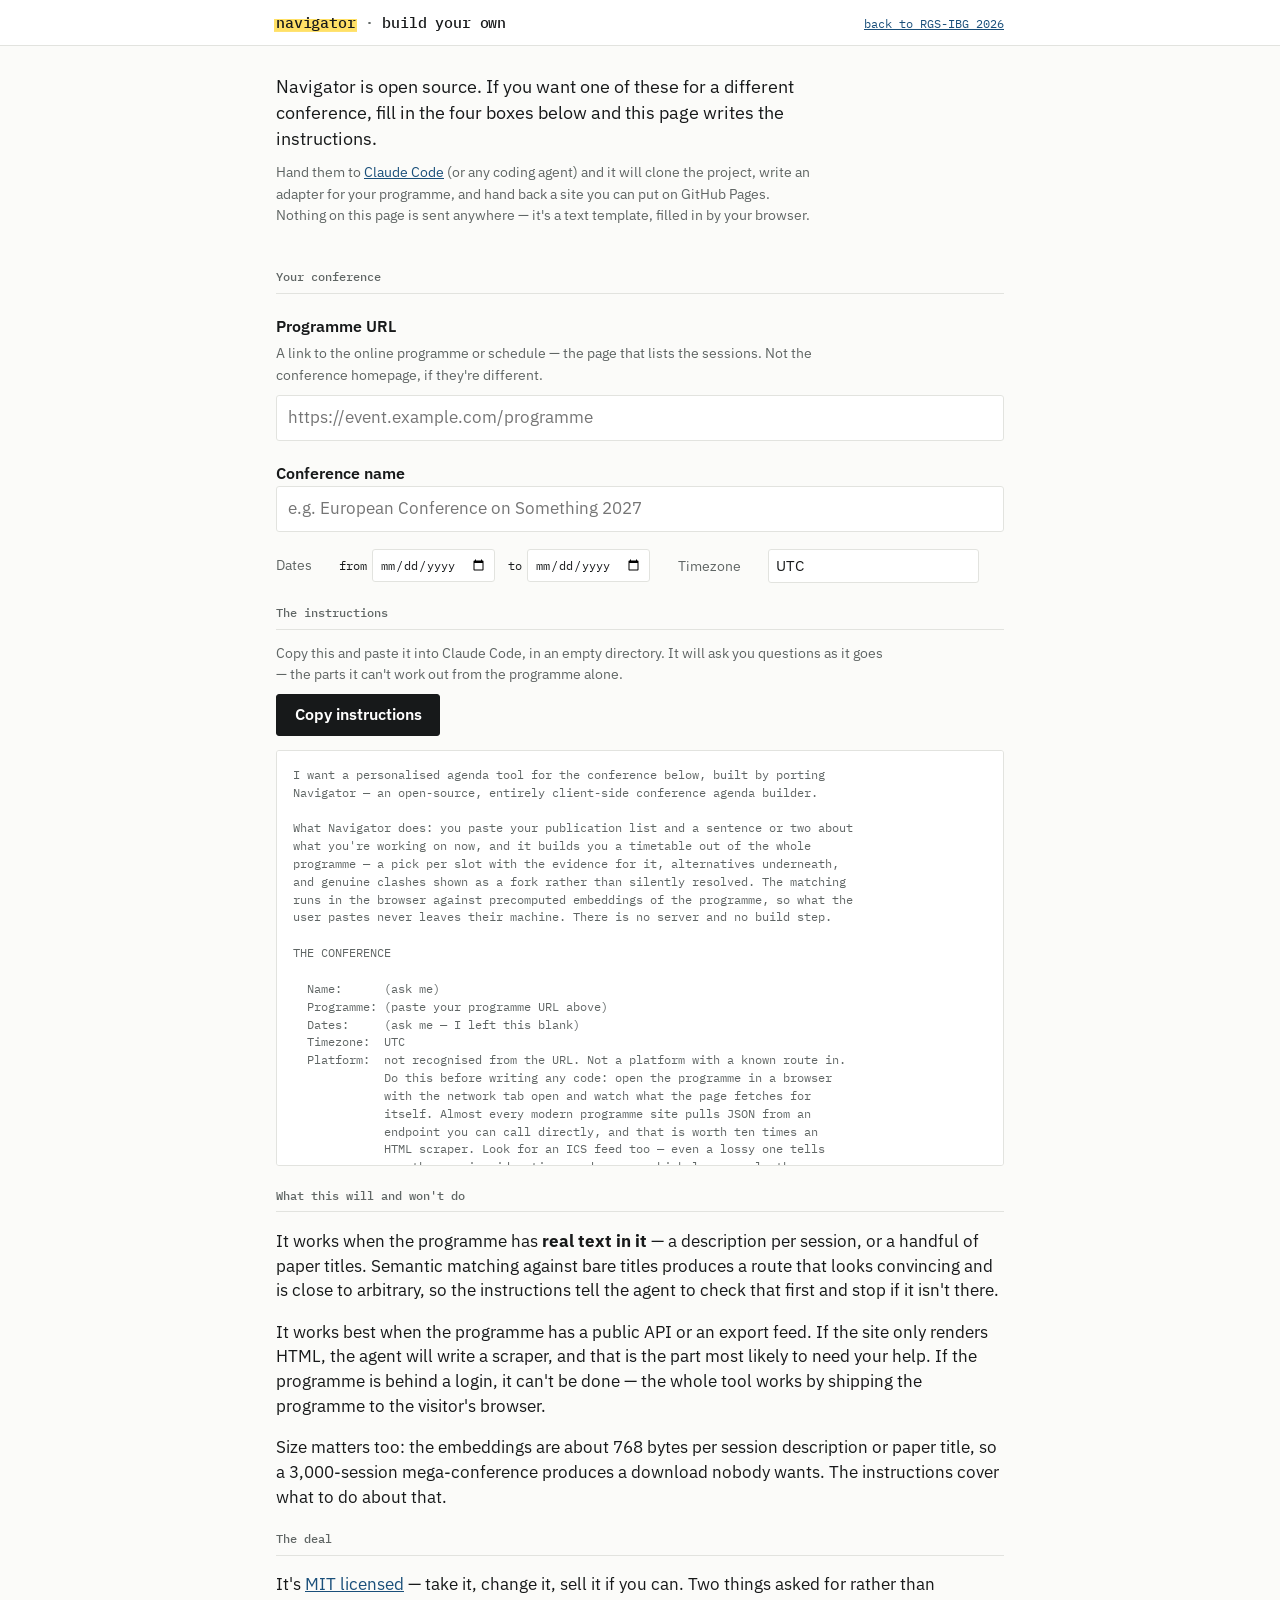
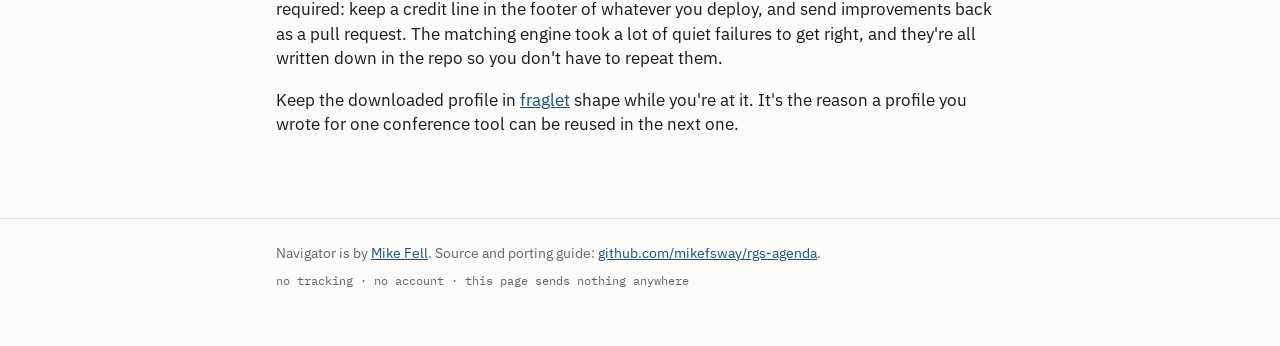
==== docs/build.html @ a0ead638 "Add a porting kit so this can be pointed at another conference MIT LICENSE (there wasn't one), PORTI" ====
<!DOCTYPE html>
<html lang="en-GB">
<head>
<meta charset="utf-8">
<meta name="viewport" content="width=device-width, initial-scale=1">
<title>Build one for your conference · Navigator</title>
<meta name="description" content="Navigator is open source. Paste your conference's programme URL and this page writes the instructions to port it — hand them to Claude Code and it does the work.">
<link rel="preconnect" href="https://fonts.googleapis.com">
<link rel="preconnect" href="https://fonts.gstatic.com" crossorigin>
<link href="https://fonts.googleapis.com/css2?family=IBM+Plex+Mono:wght@400;500&family=IBM+Plex+Sans:ital,wght@0,400;0,500;0,600;1,400&display=swap" rel="stylesheet">
<link rel="stylesheet" href="style.css">
<link rel="icon" href="data:image/svg+xml,<svg xmlns='http://www.w3.org/2000/svg' viewBox='0 0 32 32'><rect width='32' height='32' fill='%23fbfbf9'/><rect x='5' y='8' width='22' height='3' fill='%2317191a'/><rect x='4' y='15' width='24' height='8' fill='%23ffe066'/><rect x='5' y='17' width='16' height='3' fill='%2317191a'/></svg>">
</head>
<body>

<header class="topbar">
  <div class="wrap">
    <p class="wordmark"><span class="mark">navigator</span> <span class="dot">·</span> build your own</p>
    <span class="mono"><a href="./">back to RGS-IBG 2026</a></span>
  </div>
</header>

<div class="intro wrap">
  <p class="lede">Navigator is open source. If you want one of these for a different
  conference, fill in the four boxes below and this page writes the instructions.</p>
  <p class="privacy-note">Hand them to <a href="https://claude.com/claude-code" rel="noopener">Claude
  Code</a> (or any coding agent) and it will clone the project, write an adapter for your
  programme, and hand back a site you can put on GitHub Pages. Nothing on this page is
  sent anywhere — it's a text template, filled in by your browser.</p>
</div>

<main>
<section class="panel wrap" aria-labelledby="build-h">
  <h2 id="build-h">Your conference</h2>

  <label class="box-label" for="conf-url">Programme URL</label>
  <p class="hint">A link to the online programme or schedule — the page that lists the
  sessions. Not the conference homepage, if they're different.</p>
  <input id="conf-url" type="url" spellcheck="false" placeholder="https://event.example.com/programme">
  <p class="parse-note" id="platform-note" hidden></p>

  <label class="box-label" for="conf-name">Conference name</label>
  <input id="conf-name" type="text" spellcheck="false" placeholder="e.g. European Conference on Something 2027">

  <div class="controls">
    <fieldset>
      <legend>Dates</legend>
      <label class="mono">from <input id="conf-start" type="date"></label>
      <label class="mono">to <input id="conf-end" type="date"></label>
    </fieldset>
    <fieldset>
      <legend>Timezone</legend>
      <label><input id="conf-tz" type="text" spellcheck="false" placeholder="Europe/London"></label>
    </fieldset>
  </div>

  <h2 id="prompt-h">The instructions</h2>
  <p class="hint">Copy this and paste it into Claude Code, in an empty directory. It will
  ask you questions as it goes — the parts it can't work out from the programme alone.</p>

  <div class="actions">
    <button id="copy-btn" class="primary" type="button">Copy instructions</button>
    <span id="copy-status" role="status" aria-live="polite"></span>
  </div>

  <pre id="prompt-out" class="prompt-out" tabindex="0"></pre>

  <h2 id="honest-h">What this will and won't do</h2>
  <p>It works when the programme has <strong>real text in it</strong> — a description per
  session, or a handful of paper titles. Semantic matching against bare titles produces a
  route that looks convincing and is close to arbitrary, so the instructions tell the agent
  to check that first and stop if it isn't there.</p>
  <p>It works best when the programme has a public API or an export feed. If the site only
  renders HTML, the agent will write a scraper, and that is the part most likely to need
  your help. If the programme is behind a login, it can't be done — the whole tool works by
  shipping the programme to the visitor's browser.</p>
  <p>Size matters too: the embeddings are about 768 bytes per session description or paper
  title, so a 3,000-session mega-conference produces a download nobody wants. The
  instructions cover what to do about that.</p>

  <h2 id="credit-h">The deal</h2>
  <p>It's <a href="https://github.com/mikefsway/rgs-agenda/blob/master/LICENSE" rel="noopener">MIT
  licensed</a> — take it, change it, sell it if you can. Two things asked for rather than
  required: keep a credit line in the footer of whatever you deploy, and send improvements
  back as a pull request. The matching engine took a lot of quiet failures to get right, and
  they're all written down in the repo so you don't have to repeat them.</p>
  <p>Keep the downloaded profile in <a href="https://fraglet.org" rel="noopener">fraglet</a>
  shape while you're at it. It's the reason a profile you wrote for one conference tool can
  be reused in the next one.</p>
</section>
</main>

<footer>
  <div class="wrap">
    <p>Navigator is by <a href="https://github.com/mikefsway" rel="noopener">Mike Fell</a>.
    Source and porting guide: <a href="https://github.com/mikefsway/rgs-agenda" rel="noopener">github.com/mikefsway/rgs-agenda</a>.</p>
    <p class="mono">no tracking · no account · this page sends nothing anywhere</p>
  </div>
</footer>

<script type="module" src="build.js"></script>
</body>
</html>
---- docs/style.css ----
/* Navigator — a conference timetable, marked up.
 *
 * Two rules hold the look together:
 *   1. Yellow means "this is the one" — the pick you're going to, the day you're
 *      reading, the tab you're on. It appears nowhere else, so it's scannable.
 *      A pinned pick gets the full highlighter; the tool's own suggestion gets a
 *      thin stroke under it. That difference is the whole distinction between
 *      "we reckon" and "you decided".
 *   2. Times live in a gutter down the left. The route is a timetable, and a
 *      timetable is read by running your eye down the clock.
 */

:root {
  --paper: #fbfbf9;
  --card: #ffffff;
  --ink: #17191a;
  --ink-2: #5f6564;
  --rule: #e2e3df;
  --rule-2: #f0f0ec;
  --mark: #ffe066;          /* highlighter */
  --mark-soft: #ffefaa;
  --link: #1a4f7a;
  --maxw: 48rem;
  --gutter: 4.75rem;
}

* { box-sizing: border-box; }

body {
  margin: 0;
  background: var(--paper);
  color: var(--ink);
  font-family: "IBM Plex Sans", system-ui, sans-serif;
  font-size: 1.0313rem;
  line-height: 1.5;
  -webkit-text-size-adjust: 100%;
}

.mono { font-family: "IBM Plex Mono", ui-monospace, monospace; font-size: 0.78rem; }

a { color: var(--link); }
:focus-visible { outline: 2px solid var(--link); outline-offset: 2px; }

.wrap { max-width: var(--maxw); margin: 0 auto; padding: 0 1.25rem; }

/* ---- title bar ---- */
.topbar { border-bottom: 1px solid var(--rule); background: var(--card); }
.topbar .wrap {
  display: flex; justify-content: space-between; align-items: baseline;
  gap: 1rem; padding-top: 0.7rem; padding-bottom: 0.7rem;
}
.wordmark {
  font-family: "IBM Plex Mono", ui-monospace, monospace;
  font-size: 0.95rem; font-weight: 500; margin: 0;
  letter-spacing: -0.01em;
}
.wordmark .dot { color: var(--ink-2); }
/* mono metrics sit differently in the line box than the sans the mark was
   tuned for, so the band needs its own numbers here */
.wordmark .mark { background-size: 100% 0.85em; background-position: 0 0.42em; }
.topbar .mono { color: var(--ink-2); text-align: right; }

/* ---- intro ---- */
.intro { padding-top: 1.75rem; padding-bottom: 0.25rem; }
.intro p { margin: 0 0 0.6rem; max-width: 34rem; }
.intro .lede { font-size: 1.15rem; line-height: 1.4; }
.intro .privacy-note { color: var(--ink-2); font-size: 0.9rem; }

/* ---- the form ---- */
.panel { padding-top: 0.5rem; padding-bottom: 1rem; }
.panel h2 {
  font-size: 0.78rem; font-weight: 500;
  font-family: "IBM Plex Mono", ui-monospace, monospace;
  color: var(--ink-2);
  margin: 1.25rem 0 0.75rem;
  padding-bottom: 0.4rem;
  border-bottom: 1px solid var(--rule);
}
.hint { color: var(--ink-2); font-size: 0.9rem; margin: 0.2rem 0 0.6rem; max-width: 38rem; }

.box-label { display: block; font-weight: 600; font-size: 0.98rem; margin-top: 1.35rem; }
.panel > .hint:first-of-type + .box-label { margin-top: 0.5rem; }

textarea, input[type="search"], input[type="url"], input[type="text"] {
  width: 100%;
  font: inherit; color: inherit;
  padding: 0.6rem 0.7rem;
  border: 1px solid var(--rule);
  border-radius: 3px;
  background: var(--card);
  resize: vertical;
}
textarea:hover, input[type="search"]:hover,
input[type="url"]:hover, input[type="text"]:hover { border-color: #cfd1cc; }
/* Inside a fieldset the inputs sit on one line with their labels, so the
   full-width rule above has to be undone rather than never applied — the
   fieldsets on the main form hold checkboxes, which don't take it. */
fieldset input[type="text"], input[type="date"] {
  width: auto;
  font: inherit; color: inherit;
  padding: 0.3rem 0.45rem;
  border: 1px solid var(--rule); border-radius: 3px; background: var(--card);
}

.parse-note {
  color: var(--ink-2); font-size: 0.85rem;
  margin: 0.45rem 0 0; padding: 0.5rem 0.7rem;
  background: var(--card); border: 1px solid var(--rule); border-radius: 3px;
}
.parse-note strong { color: var(--ink); }
.parse-note summary { cursor: pointer; color: var(--link); margin-top: 0.35rem; }
.parsed-list { margin: 0.4rem 0 0; padding-left: 1.3rem; max-height: 13rem; overflow-y: auto; }
.parsed-list li { margin: 0.15rem 0; }

.controls { display: flex; flex-wrap: wrap; gap: 0.75rem 1.75rem; margin: 1.1rem 0 1.2rem; }
fieldset { border: 0; padding: 0; margin: 0; display: flex; gap: 0.85rem; flex-wrap: wrap; align-items: baseline; }
legend { float: left; padding: 0; margin-right: 0.85rem; color: var(--ink-2); font-size: 0.85rem; }
fieldset label { display: inline-flex; align-items: center; gap: 0.3rem; font-size: 0.94rem; }
input[type="checkbox"], input[type="radio"] { accent-color: var(--ink); width: 1rem; height: 1rem; }

.actions { display: flex; align-items: center; gap: 0.9rem; flex-wrap: wrap; }
button.primary {
  font: inherit; font-weight: 600; font-size: 0.98rem;
  color: var(--card); background: var(--ink);
  border: 1px solid var(--ink); border-radius: 3px;
  padding: 0.5rem 1.1rem; cursor: pointer;
}
button.primary:hover { background: #000; }
button.primary:disabled { background: var(--ink-2); border-color: var(--ink-2); cursor: wait; }
button.ghost {
  font: inherit; font-size: 0.88rem;
  background: var(--card); border: 1px solid var(--rule); border-radius: 3px;
  color: var(--ink); padding: 0.35rem 0.7rem; cursor: pointer;
}
button.ghost:hover { border-color: var(--ink); }
#status { color: var(--ink-2); font-size: 0.85rem; }
.fraglet-row { margin-top: 1rem; display: flex; align-items: center; gap: 0.7rem; flex-wrap: wrap; }
.fraglet-row .hint { margin: 0; }

/* The ticking count in #status is the real "it's working" signal; this just stops
   a momentarily static line from reading as a hang. */
body.working #status::before {
  content: "";
  display: inline-block;
  width: 0.45rem; height: 0.45rem;
  margin-right: 0.45rem;
  border-radius: 50%;
  background: var(--ink);
  animation: working-pulse 1.1s ease-in-out infinite;
}
@keyframes working-pulse {
  0%, 100% { opacity: 1; }
  50% { opacity: 0.2; }
}
@media (prefers-reduced-motion: reduce) {
  body.working #status::before { animation: none; }
}

/* ---- the mark ----
   One device, two weights: a full highlighter for what you chose, a stroke for
   what the tool suggests. box-decoration-break makes it survive a line wrap. */
.mark, .mark-soft {
  background-repeat: no-repeat;
  background-size: 100% 0.62em;
  background-position: 0 0.72em;
  padding: 0 0.12em;
  margin: 0 -0.12em;
  -webkit-box-decoration-break: clone;
  box-decoration-break: clone;
}
.mark { background-image: linear-gradient(var(--mark), var(--mark)); }
.mark-soft { background-image: linear-gradient(var(--mark-soft), var(--mark-soft)); }

/* ---- view tabs ---- */
.view-tabs {
  display: flex; gap: 0.25rem; flex-wrap: wrap;
  margin: 1.5rem 0 0; border-bottom: 1px solid var(--rule);
}
.view-tabs button {
  font: inherit; font-size: 0.94rem;
  border: 0; background: none; color: var(--ink-2);
  padding: 0.4rem 0.6rem 0.5rem; cursor: pointer;
}
.view-tabs button:hover { color: var(--ink); }
.view-tabs button[aria-selected="true"] {
  color: var(--ink); font-weight: 600;
  box-shadow: inset 0 -0.4em 0 var(--mark);
}
.view { padding-top: 1rem; }

.restored-note { color: var(--ink-2); margin: 1rem 0 0; }

.route-actions {
  display: flex; justify-content: space-between; align-items: center;
  gap: 0.75rem; flex-wrap: wrap; margin-bottom: 0.5rem;
}

/* ---- day jump ---- */
.day-tabs { display: flex; gap: 0.4rem; flex-wrap: wrap; }
.day-tabs button {
  font: inherit; font-size: 0.88rem;
  border: 1px solid var(--rule); border-radius: 3px;
  background: var(--card); color: var(--ink-2);
  padding: 0.28rem 0.6rem; cursor: pointer;
}
.day-tabs button:hover { color: var(--ink); border-color: var(--ink); }
.day-tabs button[aria-selected="true"] {
  color: var(--ink); border-color: var(--ink);
  box-shadow: inset 0 -0.5em 0 var(--mark);
}

/* ---- overview ---- */
.overview-card {
  margin: 1.25rem 0 0; padding: 0.9rem 1rem;
  background: var(--card); border: 1px solid var(--rule); border-radius: 3px;
  font-size: 0.97rem;
}
.overview-card h3 { margin: 0 0 0.5rem; font-size: 0.95rem; }
.overview-card ol { margin: 0; padding-left: 1.2rem; }
.overview-card li { margin: 0.25rem 0; }
.overview-card .mono { color: var(--ink-2); white-space: nowrap; }
.goals-nudge { margin: 0.8rem 0 0; padding-top: 0.6rem; border-top: 1px solid var(--rule); font-size: 0.9rem; }

/* ---- the route ---- */
.day-block { margin: 2rem 0 0; }
.day-heading {
  font-size: 1.1rem; font-weight: 600; margin: 0 0 0.25rem;
  padding-bottom: 0.35rem; border-bottom: 1px solid var(--ink);
}

.slot { display: grid; grid-template-columns: var(--gutter) 1fr; padding: 1.1rem 0 0; }
.slot-when {
  font-family: "IBM Plex Mono", ui-monospace, monospace;
  font-size: 0.78rem; font-variant-numeric: tabular-nums;
  color: var(--ink-2); line-height: 1.35; padding-top: 0.15rem;
}
.slot-when b { display: block; font-weight: 500; color: var(--ink); font-size: 0.86rem; }
.slot-when .parallel { display: block; margin-top: 0.35rem; font-size: 0.7rem; }
.slot-body { border-left: 1px solid var(--rule); padding: 0 0 1.1rem 1.25rem; min-width: 0; }
.slot:last-child .slot-body { padding-bottom: 0.4rem; }

.pick { min-width: 0; }
.pick h4 { margin: 0 0 0.25rem; font-size: 1rem; font-weight: 600; line-height: 1.35; }
.pick .meta { display: block; color: var(--ink-2); margin-bottom: 0.45rem; }
.tagline {
  font-family: "IBM Plex Mono", ui-monospace, monospace;
  font-size: 0.7rem; color: var(--ink-2); display: block; margin-bottom: 0.2rem;
}
.match-bar { height: 3px; background: var(--rule-2); margin: 0.2rem 0 0.7rem; max-width: 8rem; border-radius: 2px; }
.match-bar span { display: block; height: 100%; background: #adb2ae; border-radius: 2px; }

.evidence { margin: 0.3rem 0 0; padding: 0; list-style: none; font-size: 0.9rem; }
.evidence li { margin: 0.25rem 0; color: var(--ink-2); }
.evidence .why { color: var(--ink); }
.evidence .q { font-style: italic; }

/* a clash is two candidates, neither decided — so neither is marked */
.clash-note { font-size: 0.9rem; color: var(--ink-2); margin: 0 0 0.7rem; }
.fork { display: grid; gap: 1.1rem; }
.fork .pick { padding-left: 0.9rem; border-left: 2px solid var(--rule); }

.weak-slot { color: var(--ink-2); font-size: 0.92rem; }
.weak-slot .pick-inline { color: var(--ink); }

details.alts { margin: 0.7rem 0 0; }
details.alts > summary { cursor: pointer; font-size: 0.88rem; color: var(--link); }
details.alts .pick { margin: 0.8rem 0 0; padding-left: 0.9rem; border-left: 1px solid var(--rule-2); }

/* ---- session contents ---- */
details.contents { margin: 0.5rem 0 0; font-size: 0.9rem; }
details.contents > summary { cursor: pointer; color: var(--ink-2); }
details.contents > summary:hover { color: var(--ink); }
.sess-desc { color: var(--ink-2); margin: 0.5rem 0; white-space: pre-line; }
.sess-papers { margin: 0.4rem 0; padding-left: 1.3rem; }
.sess-papers li { margin: 0.25rem 0; }
.sess-papers .aff { color: var(--ink-2); display: block; font-size: 0.72rem; }
.sess-link { margin: 0.4rem 0 0.2rem; }

/* ---- pin / dismiss ---- */
.pick-controls { margin-top: 0.6rem; display: flex; align-items: center; gap: 0.9rem; flex-wrap: wrap; }
button.mini {
  font: inherit; font-size: 0.82rem;
  background: none; border: 0; padding: 0; cursor: pointer;
  color: var(--ink-2); text-decoration: underline; text-underline-offset: 2px;
}
button.mini:hover { color: var(--ink); }
.pin-chip { font-size: 0.7rem; color: var(--ink-2); }
.hidden-note { color: var(--ink-2); font-size: 0.82rem; margin-top: 0.6rem; }

/* ---- now / next ---- */
.now-chip {
  display: inline-block;
  font-family: "IBM Plex Mono", ui-monospace, monospace;
  font-size: 0.7rem; color: var(--ink);
  box-shadow: inset 0 -0.5em 0 var(--mark);
  margin-bottom: 0.35rem;
}
.now-chip.next { box-shadow: inset 0 -0.5em 0 var(--mark-soft); }

/* ---- papers, institutions ---- */
.papers-card, .people-card { margin: 0 0 1.75rem; }
.papers-card h3, .people-card h3 { margin: 0 0 0.3rem; font-size: 1rem; }
.paper-list, .inst-list, .group-list { margin: 0; padding-left: 1.4rem; }
.paper-list li, .inst-list li, .group-list li { margin: 0 0 1rem; }
.paper-title { font-weight: 600; line-height: 1.35; }
/* Long session titles set in mono turn this line into a wall; only the time,
   which is scanned rather than read, keeps the monospace. */
.paper-where { font-size: 0.86rem; color: var(--ink-2); margin-top: 0.2rem; }
.paper-why { font-size: 0.86rem; color: var(--ink-2); margin-top: 0.25rem; }
.paper-why .q { font-style: italic; }
.paper-flag { display: inline-block; margin-top: 0.35rem; font-size: 0.78rem; color: var(--ink-2); }
.paper-flag.catch { color: var(--ink); box-shadow: inset 0 -0.5em 0 var(--mark); }

.inst-head { display: flex; justify-content: space-between; gap: 0.75rem; align-items: baseline; flex-wrap: wrap; }
.inst-head .mono { color: var(--ink-2); }
.inst-papers { margin: 0.3rem 0 0; padding-left: 1.1rem; font-size: 0.9rem; color: var(--ink-2); }
.inst-papers li { margin: 0.15rem 0; }
.inst-papers .mono { white-space: nowrap; }
.mini-session { font-size: 0.9rem; margin-top: 0.3rem; }
.mini-session .mono { color: var(--ink-2); display: block; }

/* ---- lookup ---- */
.lookup-hit { padding: 0.9rem 0; border-top: 1px solid var(--rule); }
.lookup-hit h4 { margin: 0 0 0.15rem; font-size: 1rem; line-height: 1.35; }
.lookup-hit > .mono { color: var(--ink-2); }
.lookup-rank { font-size: 0.92rem; margin: 0.4rem 0 0.3rem; }

footer { border-top: 1px solid var(--rule); margin-top: 3rem; }
footer .wrap { padding-top: 1.5rem; padding-bottom: 3rem; color: var(--ink-2); font-size: 0.86rem; }
footer p { margin: 0 0 0.5rem; max-width: 38rem; }

.visually-hidden {
  position: absolute; width: 1px; height: 1px;
  clip-path: inset(50%); overflow: hidden; white-space: nowrap;
}

/* ---- build.html: the generated prompt ----
   Deliberately not styled as a hero. It is a wall of instructions for a
   machine, and the page reads better if it looks like one — boxed, scrollable,
   and not competing with the prose around it for attention. No yellow: nothing
   here has been chosen. */
.prompt-out {
  font-family: "IBM Plex Mono", ui-monospace, monospace;
  font-size: 0.72rem; line-height: 1.55;
  white-space: pre-wrap; word-break: break-word;
  margin: 0.9rem 0 0; padding: 0.9rem 1rem;
  max-height: 26rem; overflow-y: auto;
  background: var(--card); border: 1px solid var(--rule); border-radius: 3px;
  color: var(--ink-2);
}
#copy-status { color: var(--ink-2); font-size: 0.85rem; }

/* The one line on the main page that points at build.html. It sits under a
   charted route, which is the only moment someone has seen what the thing
   actually does. */
.build-yours {
  margin: 2.5rem 0 0; padding-top: 0.9rem;
  border-top: 1px solid var(--rule);
  color: var(--ink-2); font-size: 0.9rem;
}

@media (max-width: 560px) {
  :root { --gutter: 3.6rem; }
  body { font-size: 1rem; }
  .slot-body { padding-left: 0.9rem; }
  .slot-when .parallel { display: none; }
}

/* ---- print: the route, and only the route ----
   People still print conference agendas. Inputs, tabs, buttons and the papers/
   institutions views make no sense on paper; the picks with their times and
   rooms do. */
@media print {
  body { background: #fff; font-size: 10pt; }
  /* The topbar stays: a printed page needs to say what it is and which
     conference. The lede is for people deciding whether to use the tool. */
  .topbar { border-bottom: 1px solid #999; }
  .intro, .panel, footer,
  .view-tabs, .route-actions, #view-papers, #view-people, #view-lookup,
  .pick-controls, .hidden-note, details.alts, details.contents, .build-yours,
  .match-bar, #restored-note, .tagline { display: none !important; }
  #view-route[hidden], #results[hidden] { display: block !important; }
  .slot { padding-top: 0.5rem; break-inside: avoid; }
  .slot-body { padding-bottom: 0.5rem; }
  .day-heading { break-after: avoid; }
  .mark, .mark-soft { background: none; }
  .pick h4 { text-decoration: underline; text-underline-offset: 2px; }
  a { color: inherit; text-decoration: none; }
}
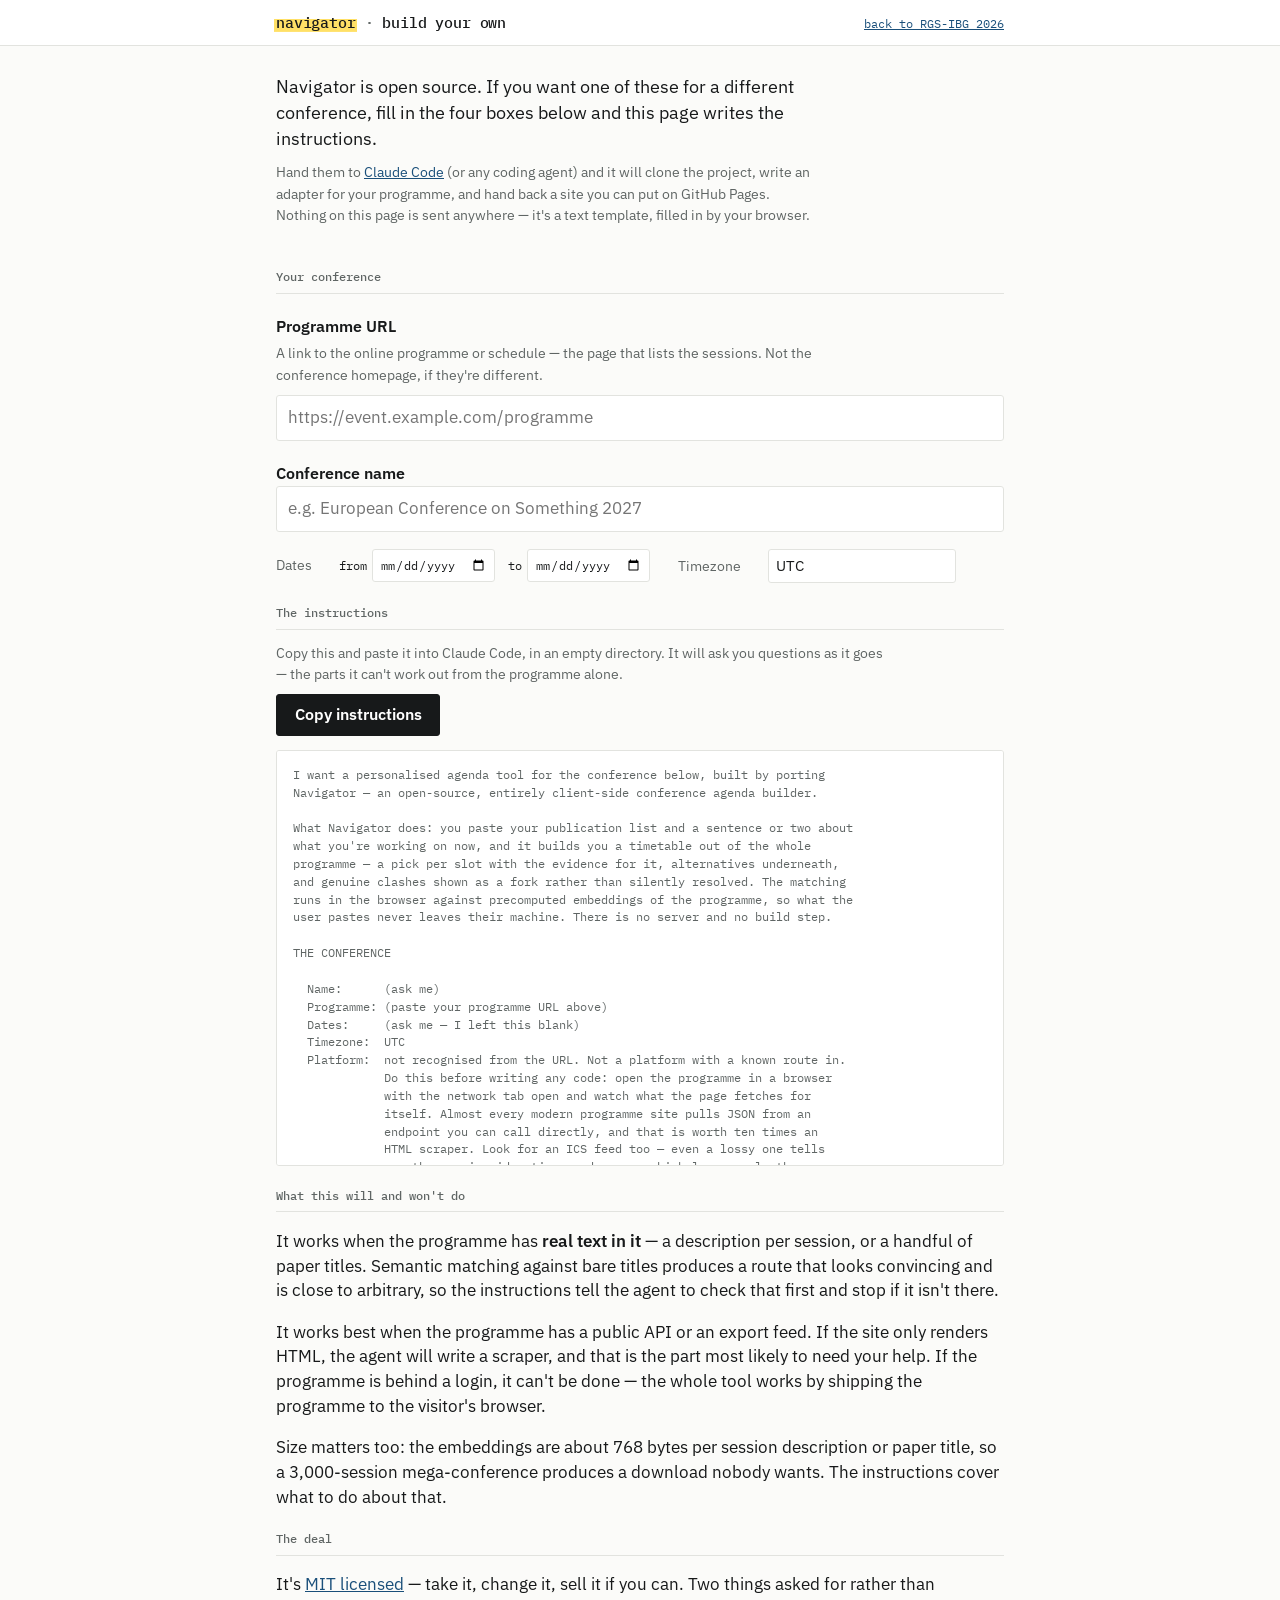
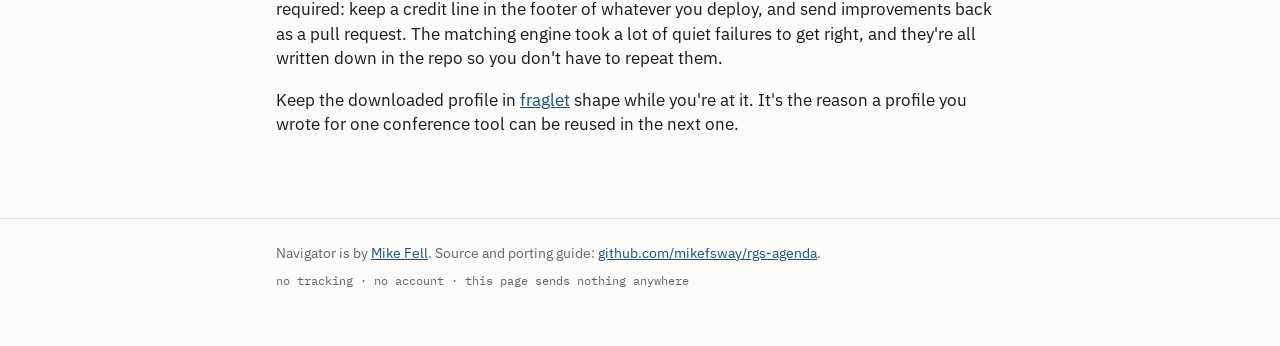
==== commit ac7a675d: "Security pass for a repo that strangers will clone Publishing the porting kit changed the threat mod" ====
--- a/docs/build.html
+++ b/docs/build.html
@@ -5,9 +5,10 @@
 <meta name="viewport" content="width=device-width, initial-scale=1">
 <title>Build one for your conference · Navigator</title>
 <meta name="description" content="Navigator is open source. Paste your conference's programme URL and this page writes the instructions to port it — hand them to Claude Code and it does the work.">
-<link rel="preconnect" href="https://fonts.googleapis.com">
-<link rel="preconnect" href="https://fonts.gstatic.com" crossorigin>
-<link href="https://fonts.googleapis.com/css2?family=IBM+Plex+Mono:wght@400;500&family=IBM+Plex+Sans:ital,wght@0,400;0,500;0,600;1,400&display=swap" rel="stylesheet">
+<!-- Tighter than index.html's: this page loads no model, so nothing off-origin
+     runs on it and connect-src can be 'none'. build.js makes no network call by
+     design, and now the page won't let it start. -->
+<meta http-equiv="Content-Security-Policy" content="default-src 'none'; script-src 'self'; style-src 'self' 'unsafe-inline'; img-src 'self' data:; font-src 'self'; connect-src 'none'; base-uri 'self'; form-action 'none'; object-src 'none'">
 <link rel="stylesheet" href="style.css">
 <link rel="icon" href="data:image/svg+xml,<svg xmlns='http://www.w3.org/2000/svg' viewBox='0 0 32 32'><rect width='32' height='32' fill='%23fbfbf9'/><rect x='5' y='8' width='22' height='3' fill='%2317191a'/><rect x='4' y='15' width='24' height='8' fill='%23ffe066'/><rect x='5' y='17' width='16' height='3' fill='%2317191a'/></svg>">
 </head>
--- a/docs/style.css
+++ b/docs/style.css
@@ -9,6 +9,141 @@
  *   2. Times live in a gutter down the left. The route is a timetable, and a
  *      timetable is read by running your eye down the clock.
  */
+
+/* ---------------------------------------------------------------- the fonts
+
+   IBM Plex Sans and Plex Mono, served from this repo rather than from Google.
+
+   They used to come from fonts.googleapis.com, which meant every visitor's IP
+   address and user-agent reached Google on a page whose headline claim is that
+   nothing you paste leaves your device. That claim was still literally true —
+   the profile never went anywhere — but a privacy promise that depends on the
+   reader not checking the network tab is not a promise worth making. 320 kB of
+   woff2 in docs/fonts/ is the whole cost of not having to explain that.
+
+   Latin and latin-ext subsets only, which is what Google served for this page
+   anyway. font-display: swap, so the page is readable before the fonts land.
+   Deliberately NOT in sw.js's SHELL: they are fetched on first render and the
+   same-origin stale-while-revalidate rule caches them from there, so the
+   offline case works without a CACHE bump costing everyone 2.5 MB. */
+
+/* latin-ext */
+@font-face {
+  font-family: 'IBM Plex Mono';
+  font-style: normal;
+  font-weight: 400;
+  font-display: swap;
+  src: url('fonts/IBMPlexMono-400-latin-ext.woff2') format('woff2');
+  unicode-range: U+0100-02BA, U+02BD-02C5, U+02C7-02CC, U+02CE-02D7, U+02DD-02FF, U+0304, U+0308, U+0329, U+1D00-1DBF, U+1E00-1E9F, U+1EF2-1EFF, U+2020, U+20A0-20AB, U+20AD-20C0, U+2113, U+2C60-2C7F, U+A720-A7FF;
+}
+/* latin */
+@font-face {
+  font-family: 'IBM Plex Mono';
+  font-style: normal;
+  font-weight: 400;
+  font-display: swap;
+  src: url('fonts/IBMPlexMono-400-latin.woff2') format('woff2');
+  unicode-range: U+0000-00FF, U+0131, U+0152-0153, U+02BB-02BC, U+02C6, U+02DA, U+02DC, U+0304, U+0308, U+0329, U+2000-206F, U+20AC, U+2122, U+2191, U+2193, U+2212, U+2215, U+FEFF, U+FFFD;
+}
+/* latin-ext */
+@font-face {
+  font-family: 'IBM Plex Mono';
+  font-style: normal;
+  font-weight: 500;
+  font-display: swap;
+  src: url('fonts/IBMPlexMono-500-latin-ext.woff2') format('woff2');
+  unicode-range: U+0100-02BA, U+02BD-02C5, U+02C7-02CC, U+02CE-02D7, U+02DD-02FF, U+0304, U+0308, U+0329, U+1D00-1DBF, U+1E00-1E9F, U+1EF2-1EFF, U+2020, U+20A0-20AB, U+20AD-20C0, U+2113, U+2C60-2C7F, U+A720-A7FF;
+}
+/* latin */
+@font-face {
+  font-family: 'IBM Plex Mono';
+  font-style: normal;
+  font-weight: 500;
+  font-display: swap;
+  src: url('fonts/IBMPlexMono-500-latin.woff2') format('woff2');
+  unicode-range: U+0000-00FF, U+0131, U+0152-0153, U+02BB-02BC, U+02C6, U+02DA, U+02DC, U+0304, U+0308, U+0329, U+2000-206F, U+20AC, U+2122, U+2191, U+2193, U+2212, U+2215, U+FEFF, U+FFFD;
+}
+/* latin-ext */
+@font-face {
+  font-family: 'IBM Plex Sans';
+  font-style: italic;
+  font-weight: 400;
+  font-stretch: 100%;
+  font-display: swap;
+  src: url('fonts/IBMPlexSans-400i-latin-ext.woff2') format('woff2');
+  unicode-range: U+0100-02BA, U+02BD-02C5, U+02C7-02CC, U+02CE-02D7, U+02DD-02FF, U+0304, U+0308, U+0329, U+1D00-1DBF, U+1E00-1E9F, U+1EF2-1EFF, U+2020, U+20A0-20AB, U+20AD-20C0, U+2113, U+2C60-2C7F, U+A720-A7FF;
+}
+/* latin */
+@font-face {
+  font-family: 'IBM Plex Sans';
+  font-style: italic;
+  font-weight: 400;
+  font-stretch: 100%;
+  font-display: swap;
+  src: url('fonts/IBMPlexSans-400i-latin.woff2') format('woff2');
+  unicode-range: U+0000-00FF, U+0131, U+0152-0153, U+02BB-02BC, U+02C6, U+02DA, U+02DC, U+0304, U+0308, U+0329, U+2000-206F, U+20AC, U+2122, U+2191, U+2193, U+2212, U+2215, U+FEFF, U+FFFD;
+}
+/* latin-ext */
+@font-face {
+  font-family: 'IBM Plex Sans';
+  font-style: normal;
+  font-weight: 400;
+  font-stretch: 100%;
+  font-display: swap;
+  src: url('fonts/IBMPlexSans-400-latin-ext.woff2') format('woff2');
+  unicode-range: U+0100-02BA, U+02BD-02C5, U+02C7-02CC, U+02CE-02D7, U+02DD-02FF, U+0304, U+0308, U+0329, U+1D00-1DBF, U+1E00-1E9F, U+1EF2-1EFF, U+2020, U+20A0-20AB, U+20AD-20C0, U+2113, U+2C60-2C7F, U+A720-A7FF;
+}
+/* latin */
+@font-face {
+  font-family: 'IBM Plex Sans';
+  font-style: normal;
+  font-weight: 400;
+  font-stretch: 100%;
+  font-display: swap;
+  src: url('fonts/IBMPlexSans-400-latin.woff2') format('woff2');
+  unicode-range: U+0000-00FF, U+0131, U+0152-0153, U+02BB-02BC, U+02C6, U+02DA, U+02DC, U+0304, U+0308, U+0329, U+2000-206F, U+20AC, U+2122, U+2191, U+2193, U+2212, U+2215, U+FEFF, U+FFFD;
+}
+/* latin-ext */
+@font-face {
+  font-family: 'IBM Plex Sans';
+  font-style: normal;
+  font-weight: 500;
+  font-stretch: 100%;
+  font-display: swap;
+  src: url('fonts/IBMPlexSans-500-latin-ext.woff2') format('woff2');
+  unicode-range: U+0100-02BA, U+02BD-02C5, U+02C7-02CC, U+02CE-02D7, U+02DD-02FF, U+0304, U+0308, U+0329, U+1D00-1DBF, U+1E00-1E9F, U+1EF2-1EFF, U+2020, U+20A0-20AB, U+20AD-20C0, U+2113, U+2C60-2C7F, U+A720-A7FF;
+}
+/* latin */
+@font-face {
+  font-family: 'IBM Plex Sans';
+  font-style: normal;
+  font-weight: 500;
+  font-stretch: 100%;
+  font-display: swap;
+  src: url('fonts/IBMPlexSans-500-latin.woff2') format('woff2');
+  unicode-range: U+0000-00FF, U+0131, U+0152-0153, U+02BB-02BC, U+02C6, U+02DA, U+02DC, U+0304, U+0308, U+0329, U+2000-206F, U+20AC, U+2122, U+2191, U+2193, U+2212, U+2215, U+FEFF, U+FFFD;
+}
+/* latin-ext */
+@font-face {
+  font-family: 'IBM Plex Sans';
+  font-style: normal;
+  font-weight: 600;
+  font-stretch: 100%;
+  font-display: swap;
+  src: url('fonts/IBMPlexSans-600-latin-ext.woff2') format('woff2');
+  unicode-range: U+0100-02BA, U+02BD-02C5, U+02C7-02CC, U+02CE-02D7, U+02DD-02FF, U+0304, U+0308, U+0329, U+1D00-1DBF, U+1E00-1E9F, U+1EF2-1EFF, U+2020, U+20A0-20AB, U+20AD-20C0, U+2113, U+2C60-2C7F, U+A720-A7FF;
+}
+/* latin */
+@font-face {
+  font-family: 'IBM Plex Sans';
+  font-style: normal;
+  font-weight: 600;
+  font-stretch: 100%;
+  font-display: swap;
+  src: url('fonts/IBMPlexSans-600-latin.woff2') format('woff2');
+  unicode-range: U+0000-00FF, U+0131, U+0152-0153, U+02BB-02BC, U+02C6, U+02DA, U+02DC, U+0304, U+0308, U+0329, U+2000-206F, U+20AC, U+2122, U+2191, U+2193, U+2212, U+2215, U+FEFF, U+FFFD;
+}
+
 
 :root {
   --paper: #fbfbf9;
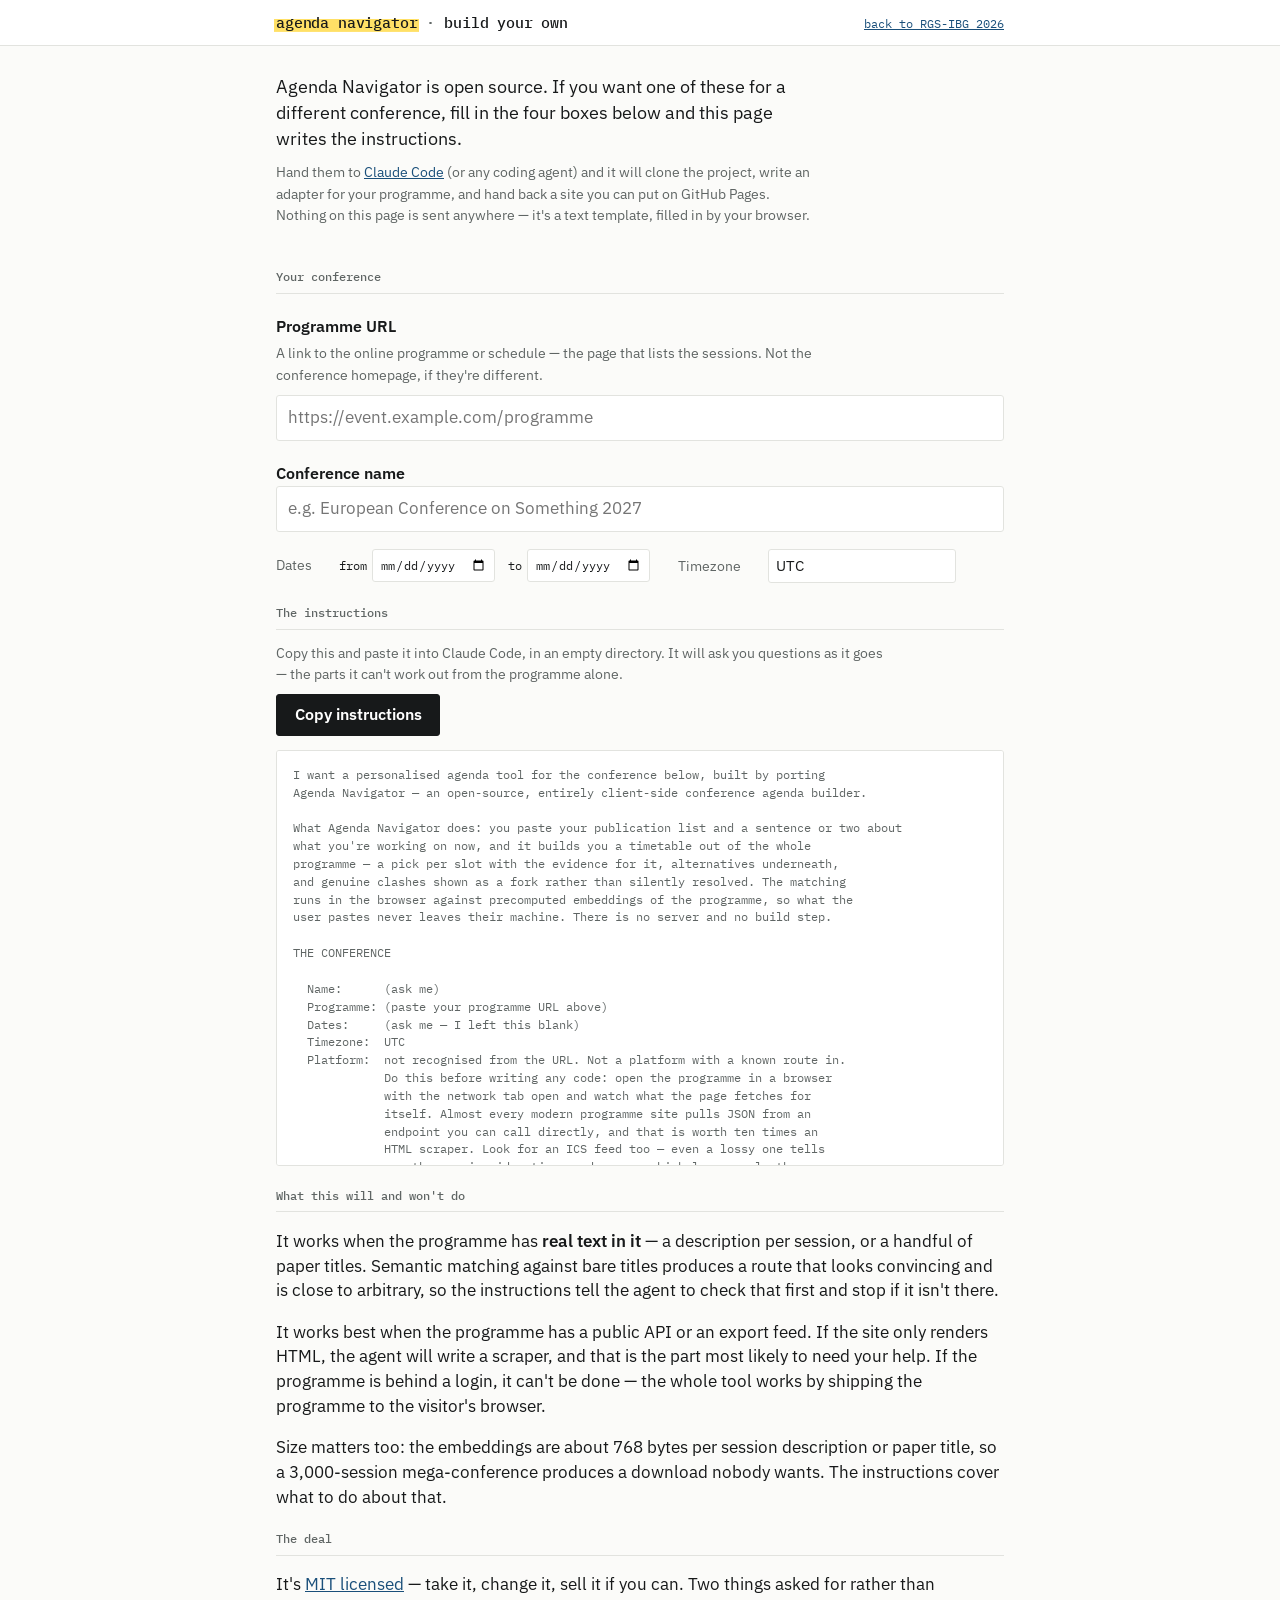
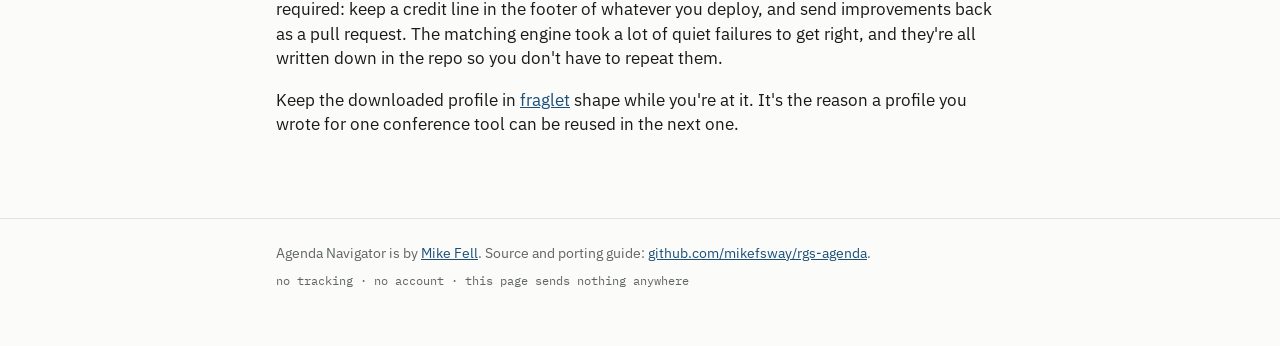
==== commit 43ef93c7: "Rename the product to Agenda Navigator "Navigator" on its own is both taken and uninformative, and t" ====
--- a/docs/build.html
+++ b/docs/build.html
@@ -3,8 +3,8 @@
 <head>
 <meta charset="utf-8">
 <meta name="viewport" content="width=device-width, initial-scale=1">
-<title>Build one for your conference · Navigator</title>
-<meta name="description" content="Navigator is open source. Paste your conference's programme URL and this page writes the instructions to port it — hand them to Claude Code and it does the work.">
+<title>Build one for your conference · Agenda Navigator</title>
+<meta name="description" content="Agenda Navigator is open source. Paste your conference's programme URL and this page writes the instructions to port it — hand them to Claude Code and it does the work.">
 <!-- Tighter than index.html's: this page loads no model, so nothing off-origin
      runs on it and connect-src can be 'none'. build.js makes no network call by
      design, and now the page won't let it start. -->
@@ -16,13 +16,13 @@
 
 <header class="topbar">
   <div class="wrap">
-    <p class="wordmark"><span class="mark">navigator</span> <span class="dot">·</span> build your own</p>
+    <p class="wordmark"><span class="mark">agenda navigator</span> <span class="dot">·</span> build your own</p>
     <span class="mono"><a href="./">back to RGS-IBG 2026</a></span>
   </div>
 </header>
 
 <div class="intro wrap">
-  <p class="lede">Navigator is open source. If you want one of these for a different
+  <p class="lede">Agenda Navigator is open source. If you want one of these for a different
   conference, fill in the four boxes below and this page writes the instructions.</p>
   <p class="privacy-note">Hand them to <a href="https://claude.com/claude-code" rel="noopener">Claude
   Code</a> (or any coding agent) and it will clone the project, write an adapter for your
@@ -93,7 +93,7 @@
 
 <footer>
   <div class="wrap">
-    <p>Navigator is by <a href="https://github.com/mikefsway" rel="noopener">Mike Fell</a>.
+    <p>Agenda Navigator is by <a href="https://github.com/mikefsway" rel="noopener">Mike Fell</a>.
     Source and porting guide: <a href="https://github.com/mikefsway/rgs-agenda" rel="noopener">github.com/mikefsway/rgs-agenda</a>.</p>
     <p class="mono">no tracking · no account · this page sends nothing anywhere</p>
   </div>
--- a/docs/style.css
+++ b/docs/style.css
@@ -1,4 +1,4 @@
-/* Navigator — a conference timetable, marked up.
+/* Agenda Navigator — a conference timetable, marked up.
  *
  * Two rules hold the look together:
  *   1. Yellow means "this is the one" — the pick you're going to, the day you're
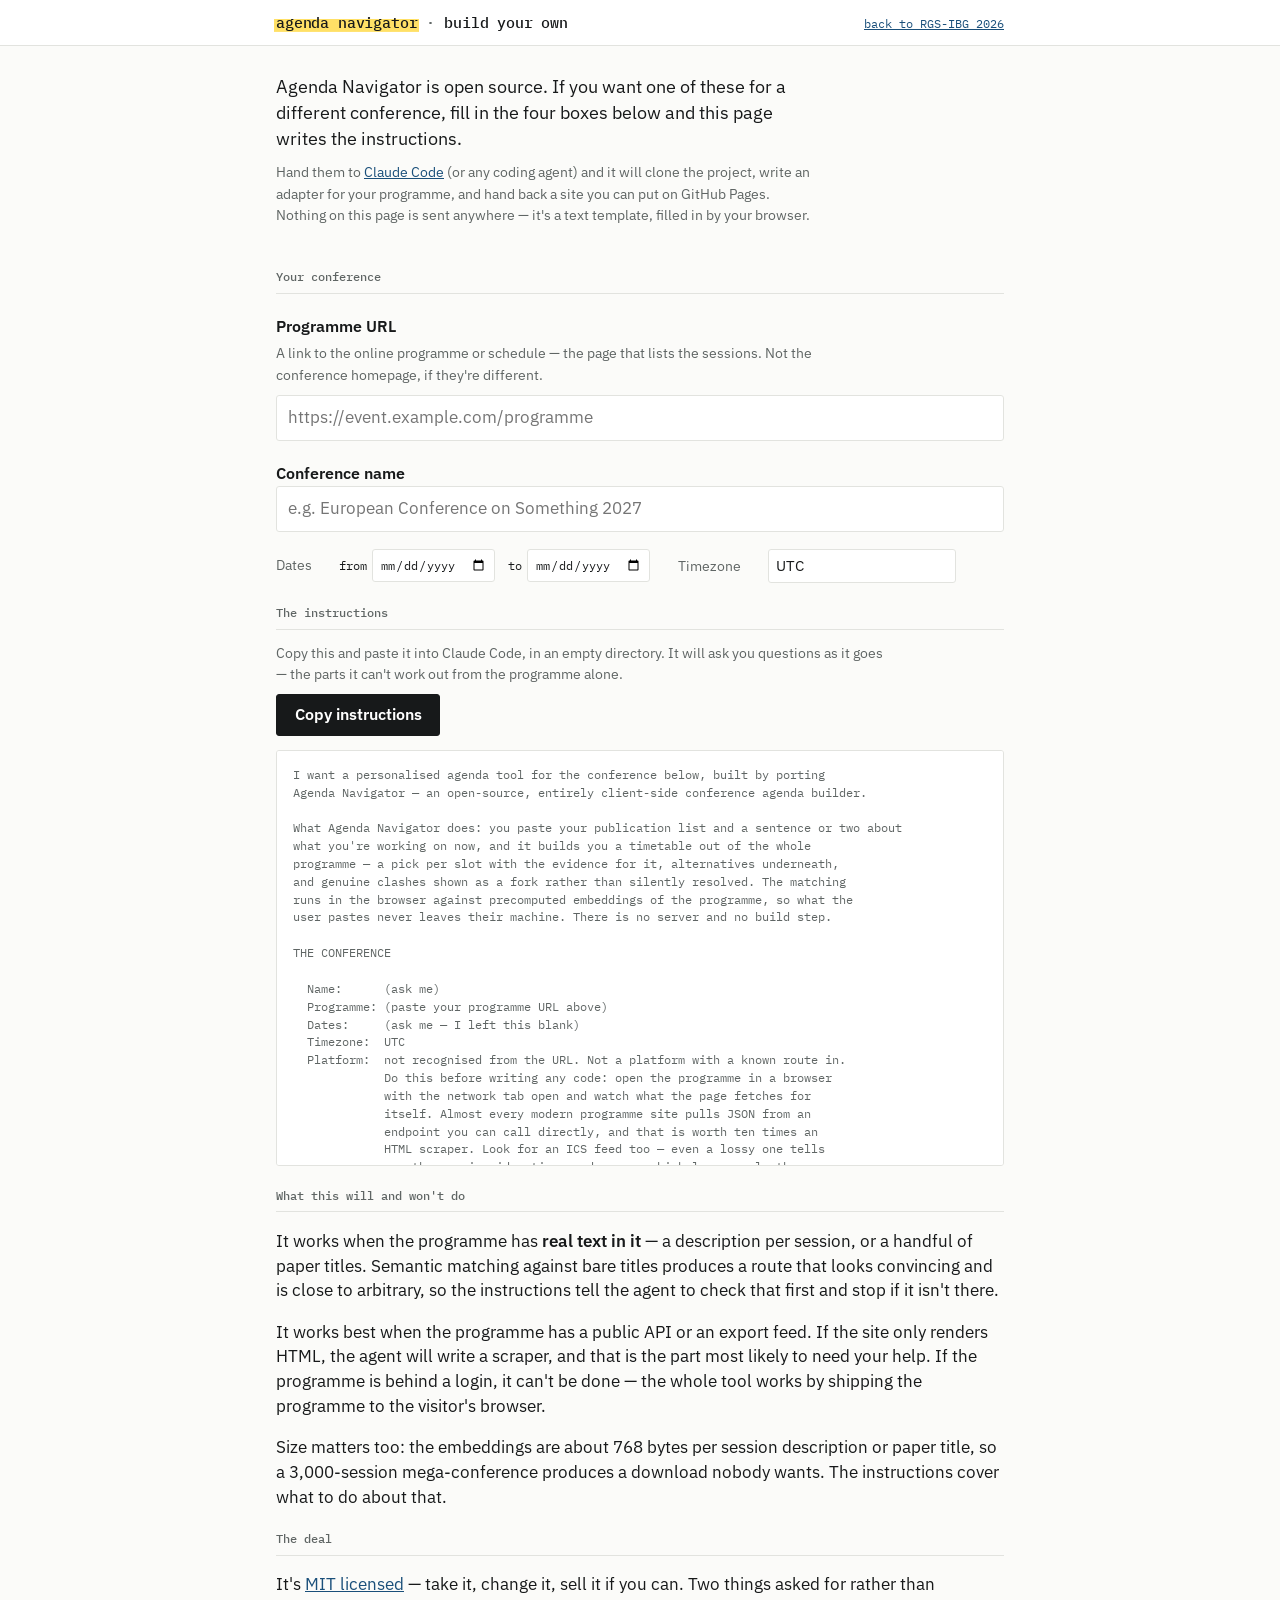
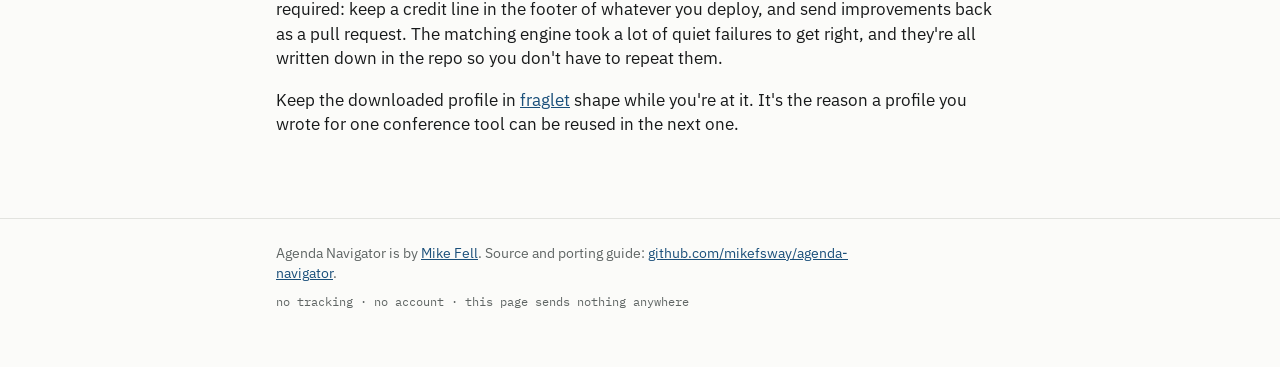
==== commit 0ef6c676: "Point the porting kit at its own repo, and explain the split build.html, build.js and PORTING.md now" ====
--- a/docs/build.html
+++ b/docs/build.html
@@ -80,7 +80,7 @@
   instructions cover what to do about that.</p>
 
   <h2 id="credit-h">The deal</h2>
-  <p>It's <a href="https://github.com/mikefsway/rgs-agenda/blob/master/LICENSE" rel="noopener">MIT
+  <p>It's <a href="https://github.com/mikefsway/agenda-navigator/blob/master/LICENSE" rel="noopener">MIT
   licensed</a> — take it, change it, sell it if you can. Two things asked for rather than
   required: keep a credit line in the footer of whatever you deploy, and send improvements
   back as a pull request. The matching engine took a lot of quiet failures to get right, and
@@ -94,7 +94,7 @@
 <footer>
   <div class="wrap">
     <p>Agenda Navigator is by <a href="https://github.com/mikefsway" rel="noopener">Mike Fell</a>.
-    Source and porting guide: <a href="https://github.com/mikefsway/rgs-agenda" rel="noopener">github.com/mikefsway/rgs-agenda</a>.</p>
+    Source and porting guide: <a href="https://github.com/mikefsway/agenda-navigator" rel="noopener">github.com/mikefsway/agenda-navigator</a>.</p>
     <p class="mono">no tracking · no account · this page sends nothing anywhere</p>
   </div>
 </footer>
